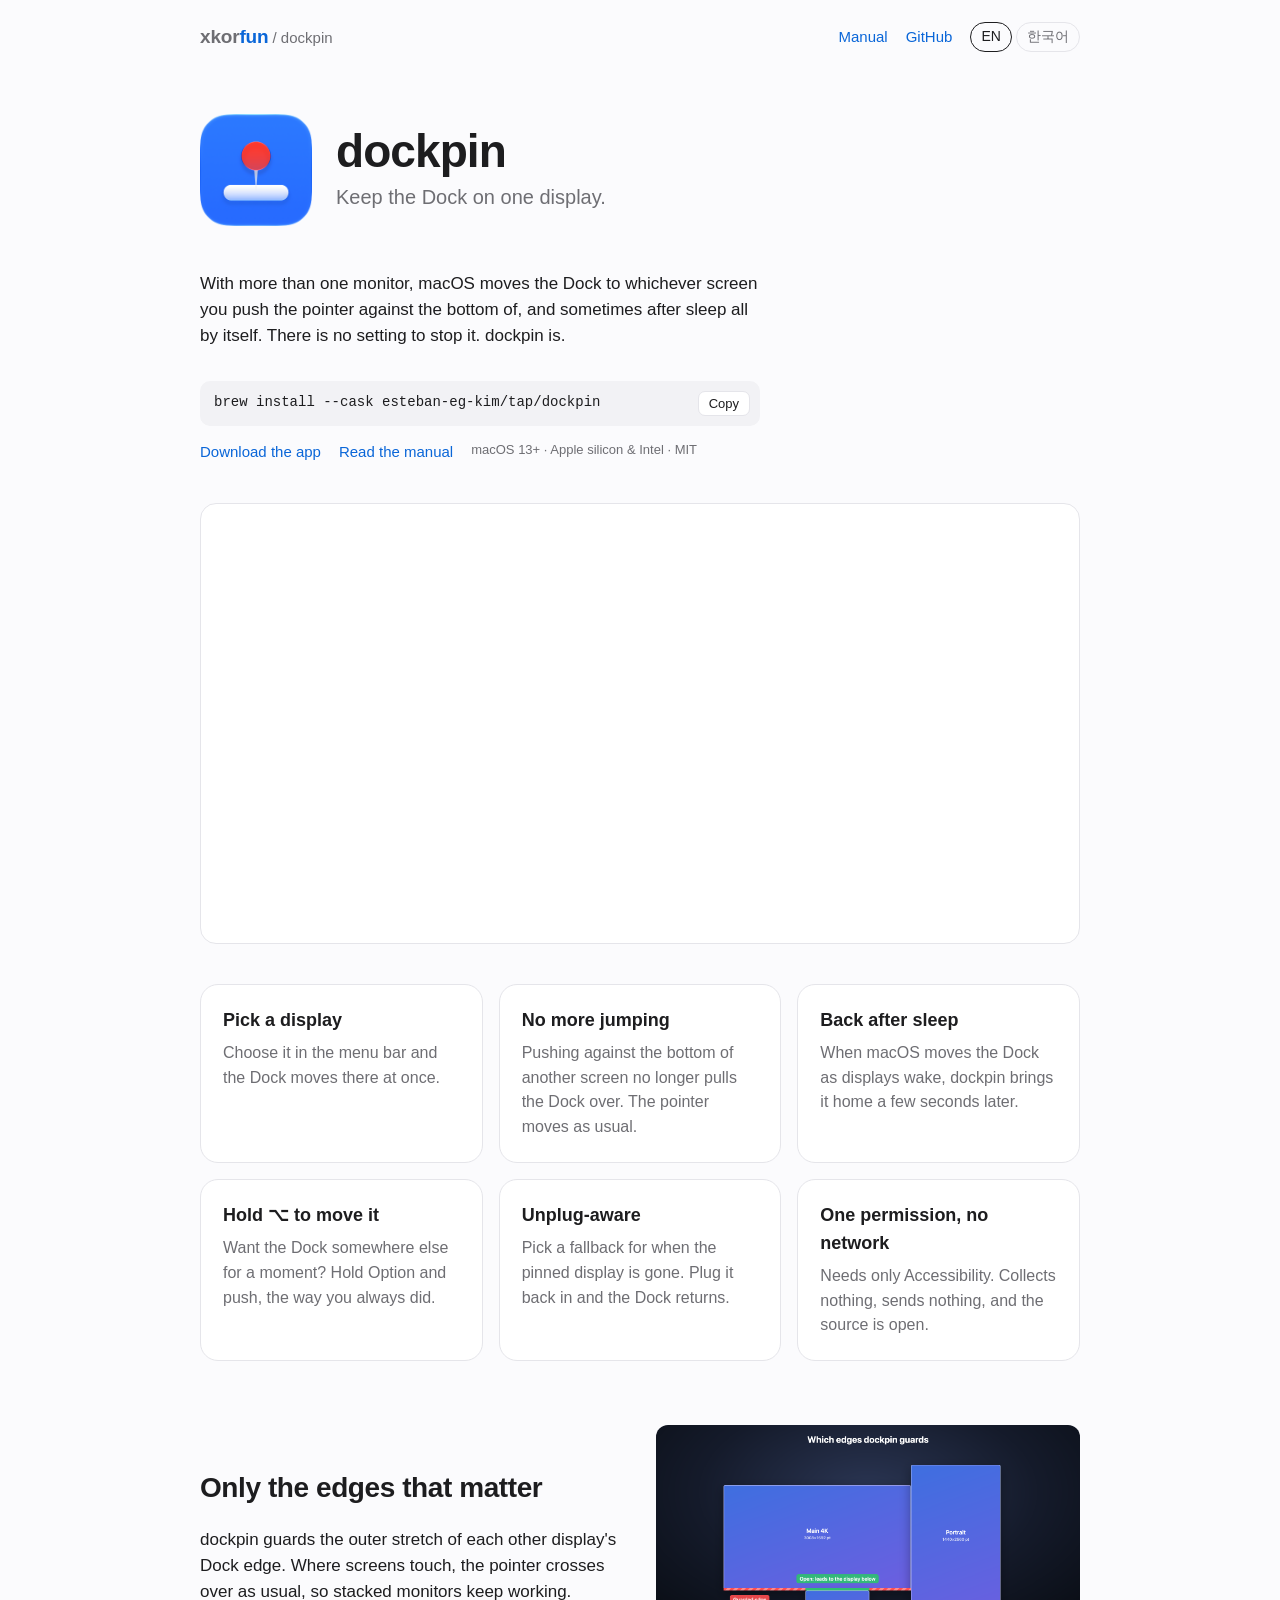
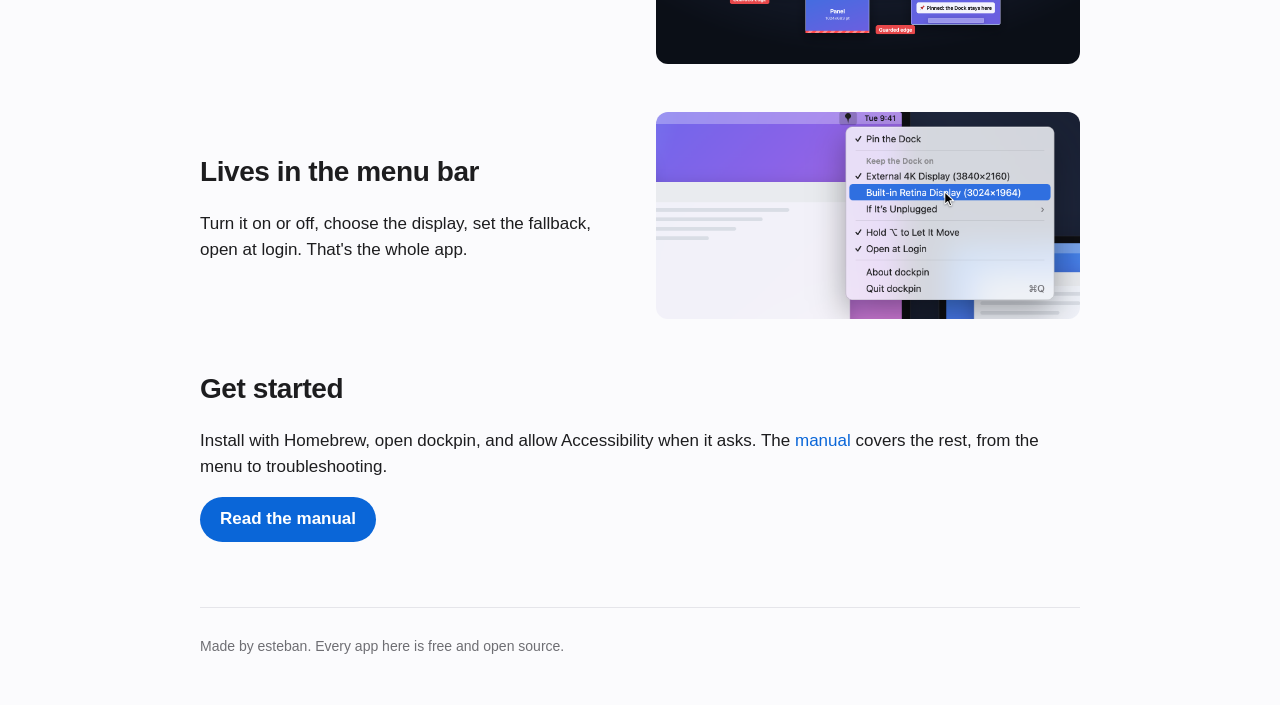
==== dockpin/index.html @ 3254f268 "dockpin: app page and manual; shared assets - /dockpin/: intro page (demo, features, edges, menu) - " ====
<!doctype html>
<html lang="en">
<head>
<meta charset="utf-8">
<meta name="viewport" content="width=device-width, initial-scale=1">
<title>dockpin · keep the Mac Dock on one display</title>
<meta name="description" content="dockpin is a free, open-source menu bar app that keeps the macOS Dock on the display you choose, so it stops jumping between monitors.">
<meta property="og:title" content="dockpin · keep the Mac Dock on one display">
<meta property="og:description" content="A free, open-source menu bar app that keeps the macOS Dock on the display you choose.">
<meta property="og:image" content="https://xkorfun.github.io/img/dockpin-menu.png">
<meta property="og:url" content="https://xkorfun.github.io/dockpin/">
<meta property="og:type" content="website">
<meta property="og:site_name" content="xkorfun">
<meta name="twitter:card" content="summary_large_image">
<link rel="canonical" href="https://xkorfun.github.io/dockpin/">
<link rel="icon" href="/img/dockpin.png">
<link rel="apple-touch-icon" href="/img/dockpin.png">
<link rel="stylesheet" href="/assets/site.css">
</head>
<body>
<div class="wrap">
  <header>
    <span class="crumbs"><a class="brand" href="/">xkor<span>fun</span></a> / dockpin</span>
    <nav class="nav">
      <a href="manual/"><span data-en>Manual</span><span data-ko>설명서</span></a>
      <a href="https://github.com/esteban-eg-kim/dockpin">GitHub</a>
      <span class="lang">
        <button type="button" data-lang="en" aria-pressed="true">EN</button>
        <button type="button" data-lang="ko" aria-pressed="false">한국어</button>
      </span>
    </nav>
  </header>

  <section class="app-hero">
    <img src="/img/dockpin.png" alt="" width="112" height="112">
    <div>
      <h1>dockpin</h1>
      <p data-en><span class="line">Keep the Dock on one display.</span></p>
      <p data-ko><span class="line">Dock을 한 화면에 고정합니다.</span></p>
    </div>
  </section>

  <div class="cta">
    <p data-en>With more than one monitor, macOS moves the Dock to whichever screen you push the pointer against the bottom of, and sometimes after sleep all by itself. There is no setting to stop it. dockpin is.</p>
    <p data-ko>모니터가 여러 대면 macOS는 커서를 아래쪽에 밀어붙인 화면으로 Dock을 옮기고, 절전에서 깨어날 때는 저절로 옮기기도 합니다. 이걸 막는 설정은 없습니다. dockpin이 그 설정입니다.</p>
    <div class="install">
      <code>brew install --cask <span class="nb">esteban-eg-kim/tap/dockpin</span></code>
      <button type="button" class="copy"><span data-en>Copy</span><span data-ko>복사</span></button>
    </div>
    <div class="links">
      <a href="https://github.com/esteban-eg-kim/dockpin/releases/latest"><span data-en>Download the app</span><span data-ko>앱 다운로드</span></a>
      <a href="manual/"><span data-en>Read the manual</span><span data-ko>설명서 보기</span></a>
      <span class="tag"><span class="nb">macOS 13+</span> · <span class="nb">Apple silicon &amp; Intel</span> · <span class="nb">MIT</span></span>
    </div>
  </div>

  <div class="demo">
    <video data-en src="/dockpin/media/demo-en.mp4" autoplay muted loop playsinline aria-label="dockpin demo"></video>
    <video data-ko src="/dockpin/media/demo-ko.mp4" autoplay muted loop playsinline aria-label="dockpin 데모"></video>
  </div>

  <section class="features">
    <div class="feature">
      <h3 data-en>Pick a display</h3><h3 data-ko>화면을 고르면 끝</h3>
      <p data-en>Choose it in the menu bar and the Dock moves there at once.</p>
      <p data-ko>메뉴바에서 고르면 Dock이 바로 그 화면으로 옮겨 갑니다.</p>
    </div>
    <div class="feature">
      <h3 data-en>No more jumping</h3><h3 data-ko>더 이상 안 넘어감</h3>
      <p data-en>Pushing against the bottom of another screen no longer pulls the Dock over. The pointer moves as usual.</p>
      <p data-ko>다른 화면 아래쪽에 커서를 밀어도 Dock이 따라오지 않습니다. 커서는 평소처럼 움직입니다.</p>
    </div>
    <div class="feature">
      <h3 data-en>Back after sleep</h3><h3 data-ko>절전 뒤에도 제자리</h3>
      <p data-en>When macOS moves the Dock as displays wake, dockpin brings it home a few seconds later.</p>
      <p data-ko>모니터가 깨어나며 macOS가 Dock을 옮겨도 몇 초 뒤 다시 데려옵니다.</p>
    </div>
    <div class="feature">
      <h3 data-en>Hold ⌥ to move it</h3><h3 data-ko>⌥ 누르면 이동 허용</h3>
      <p data-en>Want the Dock somewhere else for a moment? Hold Option and push, the way you always did.</p>
      <p data-ko>잠깐 다른 화면에 두고 싶으면 Option을 누른 채 평소처럼 밀면 됩니다.</p>
    </div>
    <div class="feature">
      <h3 data-en>Unplug-aware</h3><h3 data-ko>모니터를 뽑아도</h3>
      <p data-en>Pick a fallback for when the pinned display is gone. Plug it back in and the Dock returns.</p>
      <p data-ko>고정한 화면이 빠졌을 때 쓸 화면을 정해 두면, 다시 꽂는 순간 Dock이 돌아옵니다.</p>
    </div>
    <div class="feature">
      <h3 data-en>One permission, no network</h3><h3 data-ko>권한 하나, 네트워크 없음</h3>
      <p data-en>Needs only Accessibility. Collects nothing, sends nothing, and the source is open.</p>
      <p data-ko>손쉬운 사용 권한 하나면 됩니다. 아무것도 모으거나 보내지 않고, 소스가 공개되어 있습니다.</p>
    </div>
  </section>

  <section class="split">
    <div>
      <h2 data-en>Only the edges that matter</h2>
      <h2 data-ko>막을 곳만 막습니다</h2>
      <p data-en>dockpin guards the outer stretch of each other display's Dock edge. Where screens touch, the pointer crosses over as usual, so stacked monitors keep working.</p>
      <p data-ko>다른 화면의 Dock 쪽 가장자리 중 바깥 구간만 막습니다. 화면끼리 맞닿은 곳은 그대로 지나갈 수 있어서, 위아래로 쌓은 모니터도 평소처럼 씁니다.</p>
    </div>
    <div>
      <img data-en src="/dockpin/img/edges-en.png" alt="Guarded and open edges" loading="lazy">
      <img data-ko src="/dockpin/img/edges-ko.png" alt="막힌 가장자리와 열린 구간" loading="lazy">
    </div>
  </section>

  <section class="split">
    <div>
      <h2 data-en>Lives in the menu bar</h2>
      <h2 data-ko>메뉴바에 조용히</h2>
      <p data-en>Turn it on or off, choose the display, set the fallback, open at login. That's the whole app.</p>
      <p data-ko>켜고 끄기, 화면 고르기, 대체 화면, 로그인 시 실행. 앱 전체가 이 메뉴 하나입니다.</p>
    </div>
    <div><img src="/img/dockpin-menu.png" alt="The dockpin menu" width="1340" height="656" loading="lazy"></div>
  </section>

  <section class="section">
    <h2 data-en>Get started</h2>
    <h2 data-ko>시작하기</h2>
    <p data-en>Install with Homebrew, open dockpin, and allow Accessibility when it asks. The <a href="manual/">manual</a> covers the rest, from the menu to troubleshooting.</p>
    <p data-ko>Homebrew로 설치하고 dockpin을 열어 손쉬운 사용 권한을 허용하면 끝입니다. 메뉴부터 문제 해결까지는 <a href="manual/">설명서</a>에 있습니다.</p>
    <p><a class="btn" href="manual/"><span data-en>Read the manual</span><span data-ko>설명서 보기</span></a></p>
  </section>

  <footer>
    <span data-en>Made by esteban. Every app here is free and open source.</span>
    <span data-ko>esteban이 만듭니다. 여기 있는 앱은 모두 무료이며 소스가 공개되어 있습니다.</span>
  </footer>
</div>
<script src="/assets/site.js"></script>
</body>
</html>
---- assets/site.css ----
:root {
  --bg: #fbfbfd; --fg: #1d1d1f; --muted: #6e6e73; --line: #e5e5ea;
  --card: #ffffff; --accent: #0a66d8; --code: #f2f2f5; --shadow: 0 1px 2px rgba(0,0,0,.04), 0 8px 24px rgba(0,0,0,.06);
}
@media (prefers-color-scheme: dark) {
  :root {
    --bg: #0d0d0f; --fg: #f5f5f7; --muted: #a1a1a6; --line: #2c2c30;
    --card: #17171a; --accent: #4c9bff; --code: #222226; --shadow: 0 1px 2px rgba(0,0,0,.4), 0 8px 24px rgba(0,0,0,.35);
  }
}
* { box-sizing: border-box; }
html { -webkit-text-size-adjust: 100%; }
body {
  margin: 0; background: var(--bg); color: var(--fg);
  font: 17px/1.55 -apple-system, BlinkMacSystemFont, "SF Pro Text", "Apple SD Gothic Neo", "Helvetica Neue", sans-serif;
}
a { color: var(--accent); text-decoration: none; }
a:hover { text-decoration: underline; }
.wrap { max-width: 920px; margin: 0 auto; padding: 0 20px; }
header { display: flex; flex-wrap: wrap; gap: 10px 18px; align-items: center; justify-content: space-between; padding: 22px 0; }
.brand { font-weight: 700; letter-spacing: -.01em; font-size: 19px; color: var(--fg); }
.brand span { color: var(--accent); }
.nav { display: flex; gap: 18px; align-items: center; font-size: 15px; }
.lang button {
  font: inherit; font-size: 14px; background: none; border: 1px solid var(--line); color: var(--muted);
  padding: 3px 10px; border-radius: 999px; cursor: pointer;
}
.lang button[aria-pressed="true"] { color: var(--fg); border-color: var(--fg); }
.hero { padding: 64px 0 40px; }
.hero h1 { font-size: clamp(34px, 6vw, 54px); line-height: 1.08; letter-spacing: -.025em; margin: 0 0 16px; }
.hero p { font-size: 20px; color: var(--muted); margin: 0; }
.hero .line { display: block; text-wrap: balance; }
.nb { white-space: nowrap; }
p { text-wrap: pretty; }
html[lang="ko"] body { word-break: keep-all; }
.apps { display: grid; gap: 20px; padding: 24px 0 72px; }
.app {
  display: grid; grid-template-columns: minmax(0, 1fr) minmax(0, 1fr); gap: 28px; align-items: center;
  background: var(--card); border: 1px solid var(--line); border-radius: 22px; padding: 32px; box-shadow: var(--shadow);
}
.app > div { min-width: 0; }
.app-head { display: flex; gap: 16px; align-items: center; margin-bottom: 14px; }
.app-head img { width: 64px; height: 64px; border-radius: 15px; }
.app h2 { margin: 0; font-size: 28px; letter-spacing: -.015em; }
.tag { font-size: 13px; color: var(--muted); }
.app p { margin: 0 0 18px; }
.install {
  display: flex; align-items: center; gap: 8px; background: var(--code); border-radius: 10px;
  padding: 10px 10px 10px 14px; font: 14px/1.4 ui-monospace, "SF Mono", Menlo, monospace;
}
.install code { flex: 1; min-width: 0; }
.install button {
  font: 13px -apple-system, sans-serif; border: 1px solid var(--line); background: var(--card); color: var(--fg);
  border-radius: 7px; padding: 4px 10px; cursor: pointer; flex: none;
}
.links { display: flex; flex-wrap: wrap; gap: 18px; margin-top: 16px; font-size: 15px; }
.shot img { width: 100%; height: auto; border-radius: 12px; display: block; }
.soon { text-align: center; color: var(--muted); border: 1px dashed var(--line); border-radius: 22px; padding: 28px; }
footer { border-top: 1px solid var(--line); padding: 28px 0 48px; color: var(--muted); font-size: 14px; }
/* Language switch: hide the other language; everything else keeps its own display. */
html:not([lang="ko"]) [data-ko], html[lang="ko"] [data-en] { display: none !important; }
@media (max-width: 720px) {
  .app { grid-template-columns: minmax(0, 1fr); padding: 22px; }
  .wrap { padding: 0 16px; }
  .nav { gap: 12px; }
  .hero p { font-size: 18px; }
  .hero { padding: 36px 0 24px; }
}

/* App pages (/<app>/) and manuals (/<app>/manual/) */
.crumbs { font-size: 15px; color: var(--muted); }
.crumbs a { color: var(--muted); }
.app-hero { padding: 40px 0 28px; display: flex; gap: 24px; align-items: center; }
.app-hero img { width: 112px; height: 112px; flex: none; }
.app-hero h1 { font-size: clamp(32px, 5vw, 46px); line-height: 1.1; letter-spacing: -.02em; margin: 0 0 6px; }
.app-hero p { margin: 0; font-size: 20px; color: var(--muted); }
.cta { display: grid; gap: 14px; max-width: 560px; margin: 0 0 40px; }
.cta > *, .doc > *, .split > * { min-width: 0; }
.cta .links { margin-top: 0; }
.demo video, .demo img { width: 100%; height: auto; display: block; border-radius: 16px; border: 1px solid var(--line); background: var(--card); }
.features { display: grid; grid-template-columns: repeat(auto-fit, minmax(240px, 1fr)); gap: 16px; padding: 40px 0; }
.feature { background: var(--card); border: 1px solid var(--line); border-radius: 18px; padding: 22px; }
.feature h3 { margin: 0 0 6px; font-size: 18px; }
.feature p { margin: 0; color: var(--muted); font-size: 16px; }
.split { display: grid; grid-template-columns: minmax(0, 1fr) minmax(0, 1fr); gap: 32px; align-items: center; padding: 24px 0; }
.split h2, .section h2 { font-size: 28px; letter-spacing: -.015em; margin: 0 0 10px; }
.split img { width: 100%; height: auto; border-radius: 12px; display: block; }
.section { padding: 24px 0 48px; }
.btn { display: inline-block; background: var(--accent); color: #fff; border-radius: 999px; padding: 9px 20px; font-weight: 600; }
.btn:hover { text-decoration: none; filter: brightness(1.08); }

.doc { display: grid; grid-template-columns: 210px minmax(0, 1fr); gap: 48px; padding: 24px 0 64px; }
.toc { position: sticky; top: 20px; align-self: start; font-size: 14px; max-height: calc(100vh - 40px); overflow: auto; }
.toc ol { list-style: none; margin: 0; padding: 0; display: grid; gap: 7px; }
.toc a { color: var(--muted); }
.toc a:hover { color: var(--fg); }
.doc article h1 { font-size: clamp(30px, 5vw, 40px); letter-spacing: -.02em; margin: 0 0 16px; }
.doc article h2 { font-size: 24px; letter-spacing: -.01em; margin: 44px 0 12px; padding-top: 8px; scroll-margin-top: 16px; }
.doc article p, .doc article li { max-width: 68ch; }
.doc article img, .doc article video { max-width: 100%; height: auto; border-radius: 12px; border: 1px solid var(--line); display: block; margin: 16px 0; }
.doc pre { background: var(--code); border-radius: 10px; padding: 12px 14px; overflow-x: auto; font: 14px/1.5 ui-monospace, "SF Mono", Menlo, monospace; }
.doc :not(pre) > code { background: var(--code); border-radius: 5px; padding: 1px 5px; font: .88em ui-monospace, "SF Mono", Menlo, monospace; }
.doc table { border-collapse: collapse; width: 100%; font-size: 15px; margin: 12px 0; display: block; overflow-x: auto; }
.doc th, .doc td { border-bottom: 1px solid var(--line); padding: 8px 10px; text-align: left; vertical-align: top; }
.doc th { font-weight: 600; }
@media (max-width: 720px) {
  .app-hero { flex-direction: column; align-items: flex-start; gap: 14px; padding: 24px 0 20px; }
  .app-hero img { width: 84px; height: 84px; }
  .split { grid-template-columns: minmax(0, 1fr); }
  .doc { grid-template-columns: minmax(0, 1fr); gap: 0; }
  .toc { position: static; max-height: none; border: 1px solid var(--line); border-radius: 14px; padding: 14px 16px; margin-bottom: 8px; }
}
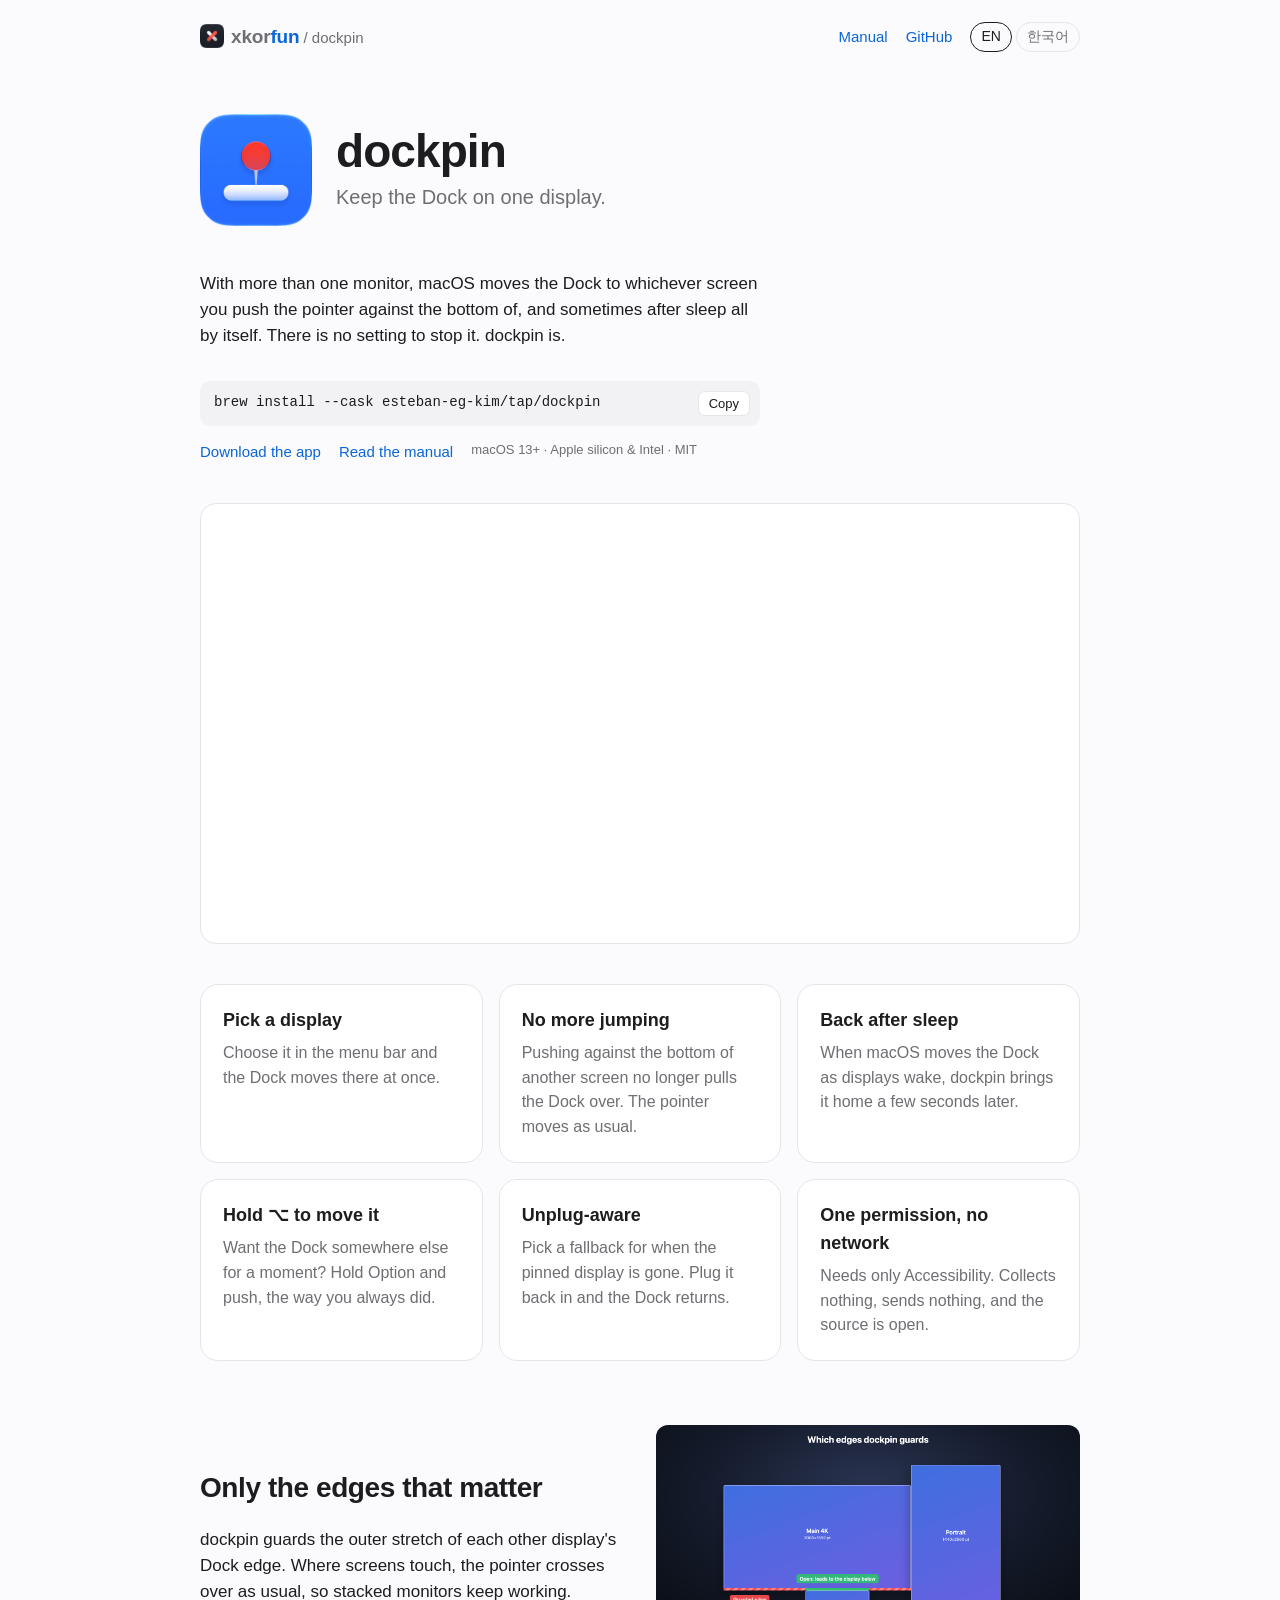
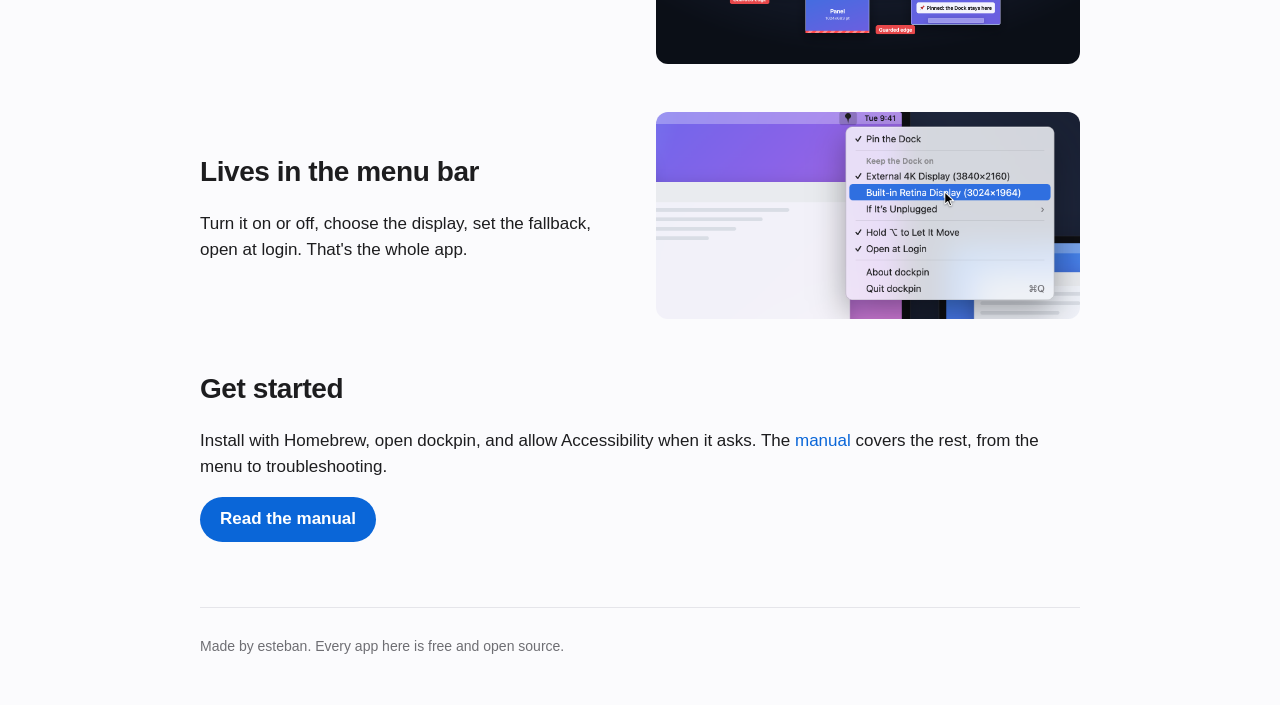
==== commit f6d2fc2c: "Brand icon, favicon and share image - brand/xkorfun.icon: Icon Composer source (white and coral glas" ====
--- a/dockpin/index.html
+++ b/dockpin/index.html
@@ -20,7 +20,7 @@
 <body>
 <div class="wrap">
   <header>
-    <span class="crumbs"><a class="brand" href="/">xkor<span>fun</span></a> / dockpin</span>
+    <span class="crumbs"><a class="brand" href="/"><img src="/img/xkorfun.png" alt="" width="24" height="24">xkor<span>fun</span></a> / dockpin</span>
     <nav class="nav">
       <a href="manual/"><span data-en>Manual</span><span data-ko>설명서</span></a>
       <a href="https://github.com/esteban-eg-kim/dockpin">GitHub</a>
--- a/assets/site.css
+++ b/assets/site.css
@@ -20,6 +20,7 @@
 header { display: flex; flex-wrap: wrap; gap: 10px 18px; align-items: center; justify-content: space-between; padding: 22px 0; }
 .brand { font-weight: 700; letter-spacing: -.01em; font-size: 19px; color: var(--fg); }
 .brand span { color: var(--accent); }
+.brand img { width: 24px; height: 24px; vertical-align: -5px; margin-right: 7px; }
 .nav { display: flex; gap: 18px; align-items: center; font-size: 15px; }
 .lang button {
   font: inherit; font-size: 14px; background: none; border: 1px solid var(--line); color: var(--muted);
